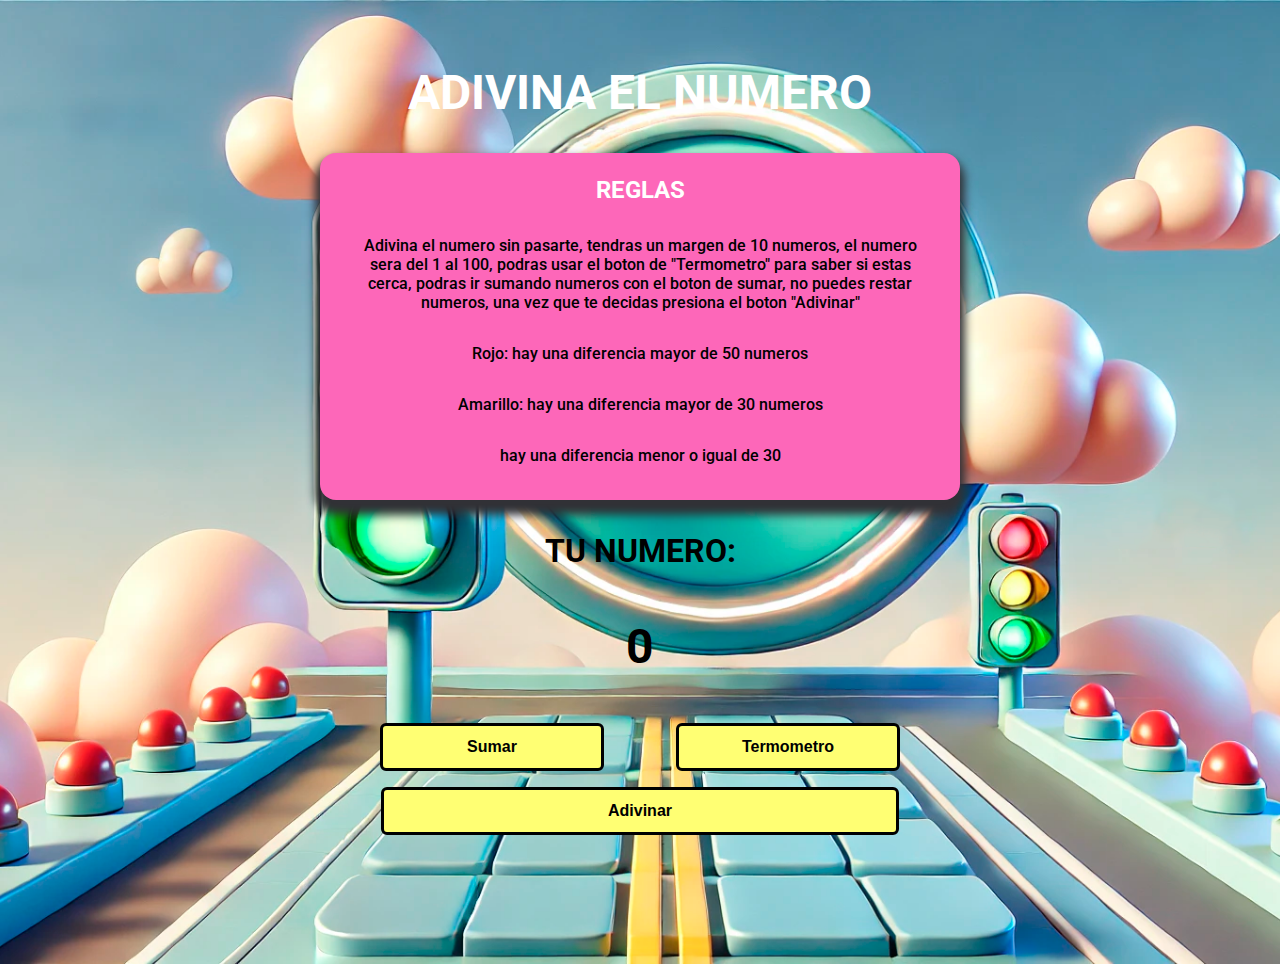
==== Ejercicio2/index.html @ 6da3d54b "game1" ====
<!DOCTYPE html>
<html lang="en">
<head>
    <meta charset="UTF-8">
    <meta name="viewport" content="width=device-width, initial-scale=1.0">
    <title>Juego del Termometro</title>
    <link rel="preconnect" href="https://fonts.googleapis.com">
    <link rel="preconnect" href="https://fonts.gstatic.com" crossorigin>
    <link href="https://fonts.googleapis.com/css2?family=Roboto:ital,wght@0,100..900;1,100..900&display=swap" rel="stylesheet">
    <link rel="stylesheet" href="style.css">
</head>
<body>
    <h1>Adivina el numero</h1>
    <section class="rules">
        <h2>Reglas</h2>
        <p>Adivina el numero sin pasarte, tendras un margen de 10 numeros, el numero sera del 1 al 100, podras usar el boton de "Termometro" para saber si estas cerca, podras ir sumando numeros con el boton de sumar, no puedes restar numeros, una vez que te decidas presiona el boton "Adivinar"</p>
        <p>Rojo: hay una diferencia mayor de 50 numeros</p>
        <p>Amarillo: hay una diferencia mayor de 30 numeros</p>
        <p>hay una diferencia menor o igual de 30</p>
      
    </section>
    <main>
        <h2>Tu numero:</h2>
        <h3 id="number">0</h3>
        <div class="button-area">
            <button id="adition-button" class="adition-button">Sumar </button>
            <button id="termometro-button" class="termometro-button">Termometro</button>
            <button id="guess-button" class="guess-button">Adivinar</button>
        </div>
    </main>
   <script src="app.js"></script>
</body>
</html>
---- Ejercicio2/style.css ----
body{
    
    background-image: url(imgs/Semaforos.png);
    background-repeat: no-repeat;
    background-size: cover;
    background-position: center;
    min-height: 100vh;
    font-family:   "Roboto", serif;;
    margin: 0;
    padding: 0;
}
h1{
    margin-top: 4rem;
    text-align: center;
    text-transform: uppercase;
    color: white;
    font-size: 3rem;

}
.rules{
    background-color: #fd67b9;
    box-shadow: 0px 10px 10px 5px rgb(49, 49, 54);

    
    width: 40rem;
    margin:  2rem auto;
    padding: 3px 0;
    border-radius: 1rem;
    border:1rem ;
    h2{
        
        text-transform: uppercase;
        text-align: center;
        color: white;
        font-size: 1.5rem;
    }
    p{
        margin:  2rem;
        font-weight: 500;
        text-align: center;
        

    }
}

main{
    width: 40rem;

    margin:  2rem auto;

    h2{
        font-size: 2rem;
        text-align: center;
        text-transform: uppercase;
    }
    h3{
        font-size: 3rem;
        text-align: center;
    }
    .button-area{
        display: grid;
        grid-template-columns: repeat(2, 1fr);
        margin: 0 2rem;
        gap: 1rem 1rem;
        justify-content: center;
        
        button{
            height: 3rem;
            background-color: rgb(255, 255, 115);
            border-radius: 6px;
            font-size: 1rem;
            font-weight: 600;
            border: 3px solid black;
            width: 80%;
            margin: 0 auto;
        }
        .guess-button{
            display: block;
            grid-column: span 2;
            width: 90%;

          
        }
    
    }
}
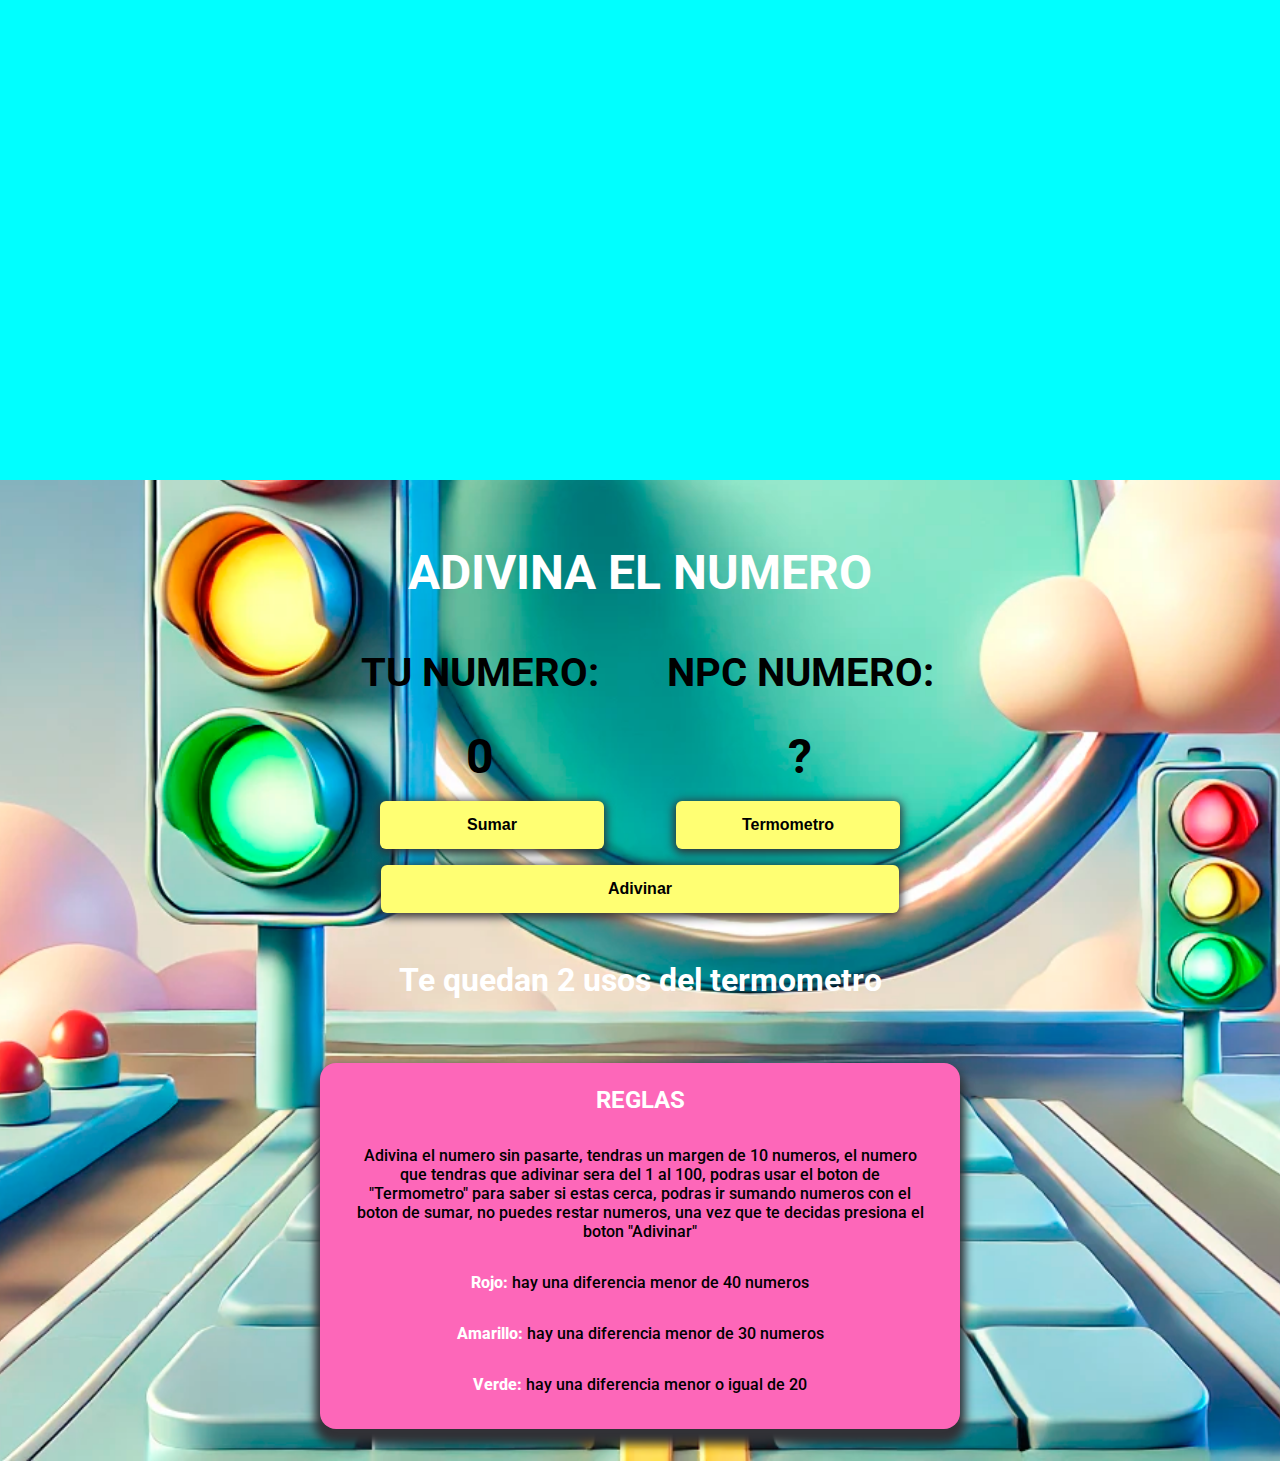
==== commit c2fc3c22: "Advance" ====
--- a/Ejercicio2/index.html
+++ b/Ejercicio2/index.html
@@ -10,24 +10,34 @@
     <link rel="stylesheet" href="style.css">
 </head>
 <body>
+    <div class="background"></div>
     <h1>Adivina el numero</h1>
-    <section class="rules">
-        <h2>Reglas</h2>
-        <p>Adivina el numero sin pasarte, tendras un margen de 10 numeros, el numero sera del 1 al 100, podras usar el boton de "Termometro" para saber si estas cerca, podras ir sumando numeros con el boton de sumar, no puedes restar numeros, una vez que te decidas presiona el boton "Adivinar"</p>
-        <p>Rojo: hay una diferencia mayor de 50 numeros</p>
-        <p>Amarillo: hay una diferencia mayor de 30 numeros</p>
-        <p>hay una diferencia menor o igual de 30</p>
-      
-    </section>
+  
     <main>
-        <h2>Tu numero:</h2>
-        <h3 id="number">0</h3>
+        <div class="number-players">
+            <h2>Tu numero:</h2>
+            <h2>Npc numero:</h2>
+            <h3 id="number">0</h3>
+            
+            <h3 id="npc-number">?</h3>
+        </div>
+        
         <div class="button-area">
             <button id="adition-button" class="adition-button">Sumar </button>
             <button id="termometro-button" class="termometro-button">Termometro</button>
             <button id="guess-button" class="guess-button">Adivinar</button>
+            <p id="attempts-text">Te quedan 2 usos del termometro</p>
         </div>
     </main>
+    <section class="rules">
+        <h2>Reglas</h2>
+        <p>Adivina el numero sin pasarte, tendras un margen de 10 numeros, el numero que tendras que adivinar sera del 1 al 100, podras usar el boton de "Termometro" para saber si estas cerca, podras ir sumando numeros con el boton de sumar, no puedes restar numeros, una vez que te decidas presiona el boton "Adivinar"</p>
+        <p><span>Rojo:</span> hay una diferencia menor de 40 numeros</p>
+        <p><span>Amarillo:</span> hay una diferencia menor de 30 numeros</p>
+        <p><span>Verde:</span> hay una diferencia menor o igual de 20</p>
+      
+    </section>
+    
    <script src="app.js"></script>
 </body>
 </html>--- a/Ejercicio2/style.css
+++ b/Ejercicio2/style.css
@@ -11,6 +11,14 @@
     margin: 0;
     padding: 0;
 }
+
+.background{
+    position:relative; 
+    
+    background-color: aqua;
+    height: 30rem;
+}
+
 h1{
     margin-top: 4rem;
     text-align: center;
@@ -19,6 +27,65 @@
     font-size: 3rem;
 
 }
+
+
+
+main{
+    width: 40rem;
+    margin:  2rem auto;
+
+   
+
+    h2{
+        font-size: 2.5rem;
+        text-align: center;
+        text-transform: uppercase;
+        margin: 1rem 0;
+    }
+    h3{
+        margin: 1rem 0;
+        font-size: 3rem;
+        text-align: center;
+    }
+    .button-area{
+        display: grid;
+        grid-template-columns: repeat(2, 1fr);
+        margin: 0 2rem;
+        gap: 1rem 1rem;
+        justify-content: center;
+        
+        button{
+            height: 3rem;
+            background-color: rgb(255, 255, 115);
+            border-radius: 6px;
+            font-size: 1rem;
+            font-weight: 600;
+            border: 0px solid black;
+            width: 80%;
+            margin: 0 auto;
+            box-shadow: 0px 2px 10px 2px rgb(49, 49, 54);
+        }
+        .guess-button{
+            display: block;
+            grid-column: span 2;
+            width: 90%;
+        }
+        p{
+            color: white;
+            font-size: 2rem;
+            text-align: center;
+            grid-column: span 2;
+            font-weight: 700;
+        }
+    }
+    .number-players{
+        display: grid;
+        grid-template-columns: repeat(2, 1fr);
+    }
+    
+   
+}
+
 .rules{
     background-color: #fd67b9;
     box-shadow: 0px 10px 10px 5px rgb(49, 49, 54);
@@ -40,49 +107,9 @@
         margin:  2rem;
         font-weight: 500;
         text-align: center;
-        
-
     }
-}
-
-main{
-    width: 40rem;
-
-    margin:  2rem auto;
-
-    h2{
-        font-size: 2rem;
-        text-align: center;
-        text-transform: uppercase;
-    }
-    h3{
-        font-size: 3rem;
-        text-align: center;
-    }
-    .button-area{
-        display: grid;
-        grid-template-columns: repeat(2, 1fr);
-        margin: 0 2rem;
-        gap: 1rem 1rem;
-        justify-content: center;
-        
-        button{
-            height: 3rem;
-            background-color: rgb(255, 255, 115);
-            border-radius: 6px;
-            font-size: 1rem;
-            font-weight: 600;
-            border: 3px solid black;
-            width: 80%;
-            margin: 0 auto;
-        }
-        .guess-button{
-            display: block;
-            grid-column: span 2;
-            width: 90%;
-
-          
-        }
-    
+    span{
+        font-weight: 800;
+        color: white;
     }
 }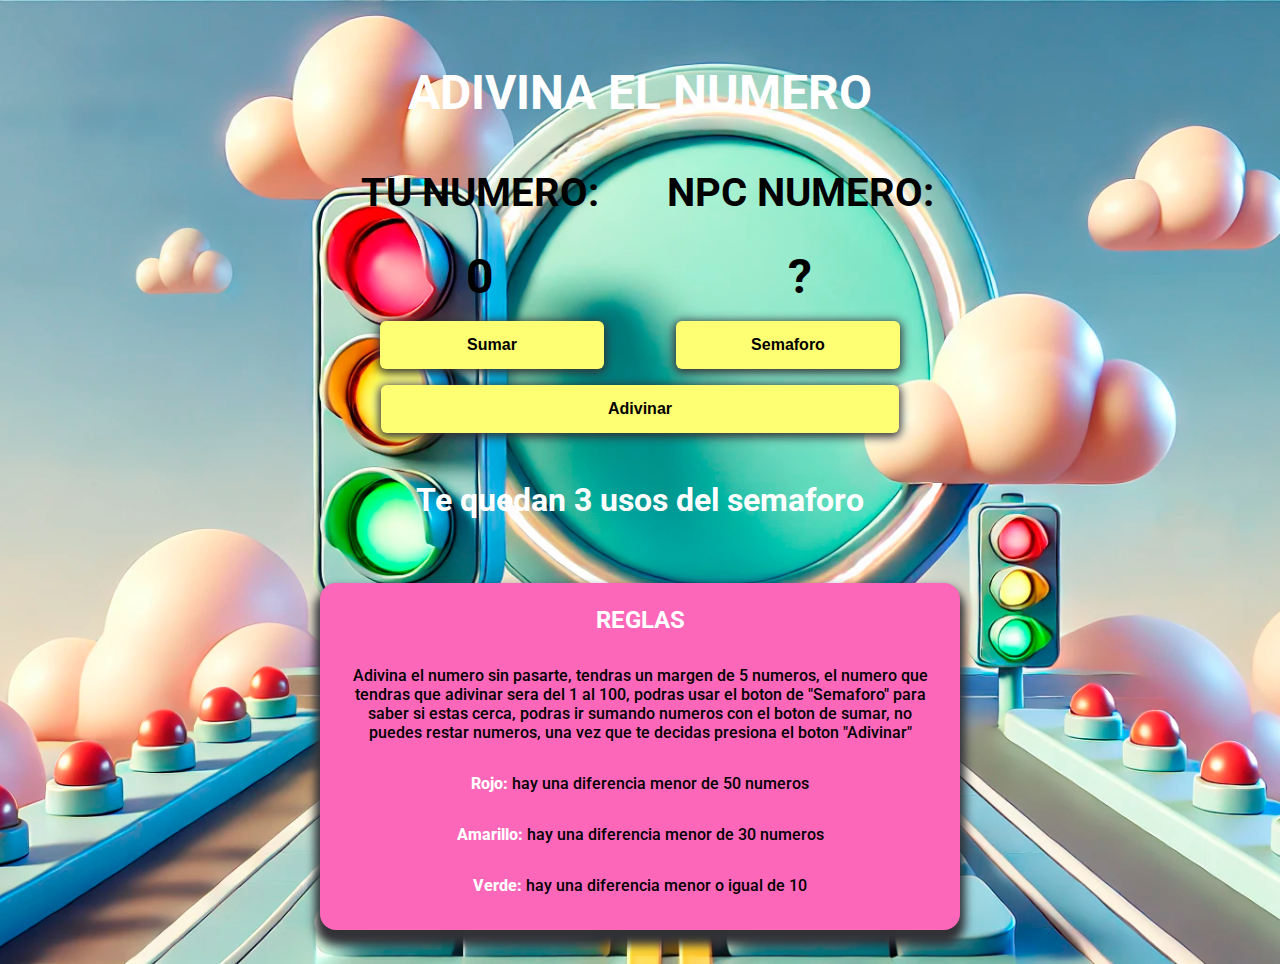
==== commit 03b54ff1: "fixing values" ====
--- a/Ejercicio2/index.html
+++ b/Ejercicio2/index.html
@@ -3,7 +3,7 @@
 <head>
     <meta charset="UTF-8">
     <meta name="viewport" content="width=device-width, initial-scale=1.0">
-    <title>Juego del Termometro</title>
+    <title>Juego del Semaforo</title>
     <link rel="preconnect" href="https://fonts.googleapis.com">
     <link rel="preconnect" href="https://fonts.gstatic.com" crossorigin>
     <link href="https://fonts.googleapis.com/css2?family=Roboto:ital,wght@0,100..900;1,100..900&display=swap" rel="stylesheet">
@@ -24,17 +24,17 @@
         
         <div class="button-area">
             <button id="adition-button" class="adition-button">Sumar </button>
-            <button id="termometro-button" class="termometro-button">Termometro</button>
+            <button id="termometro-button" class="termometro-button">Semaforo</button>
             <button id="guess-button" class="guess-button">Adivinar</button>
-            <p id="attempts-text">Te quedan 2 usos del termometro</p>
+            <p id="attempts-text">Te quedan 3 usos del semaforo</p>
         </div>
     </main>
     <section class="rules">
         <h2>Reglas</h2>
-        <p>Adivina el numero sin pasarte, tendras un margen de 10 numeros, el numero que tendras que adivinar sera del 1 al 100, podras usar el boton de "Termometro" para saber si estas cerca, podras ir sumando numeros con el boton de sumar, no puedes restar numeros, una vez que te decidas presiona el boton "Adivinar"</p>
-        <p><span>Rojo:</span> hay una diferencia menor de 40 numeros</p>
+        <p>Adivina el numero sin pasarte, tendras un margen de 5 numeros, el numero que tendras que adivinar sera del 1 al 100, podras usar el boton de "Semaforo" para saber si estas cerca, podras ir sumando numeros con el boton de sumar, no puedes restar numeros, una vez que te decidas presiona el boton "Adivinar"</p>
+        <p><span>Rojo:</span> hay una diferencia menor de 50 numeros</p>
         <p><span>Amarillo:</span> hay una diferencia menor de 30 numeros</p>
-        <p><span>Verde:</span> hay una diferencia menor o igual de 20</p>
+        <p><span>Verde:</span> hay una diferencia menor o igual de 10</p>
       
     </section>
     
--- a/Ejercicio2/style.css
+++ b/Ejercicio2/style.css
@@ -13,10 +13,10 @@
 }
 
 .background{
-    position:relative; 
+    position:absolute; 
     
     background-color: aqua;
-    height: 30rem;
+    height: 100%;
 }
 
 h1{
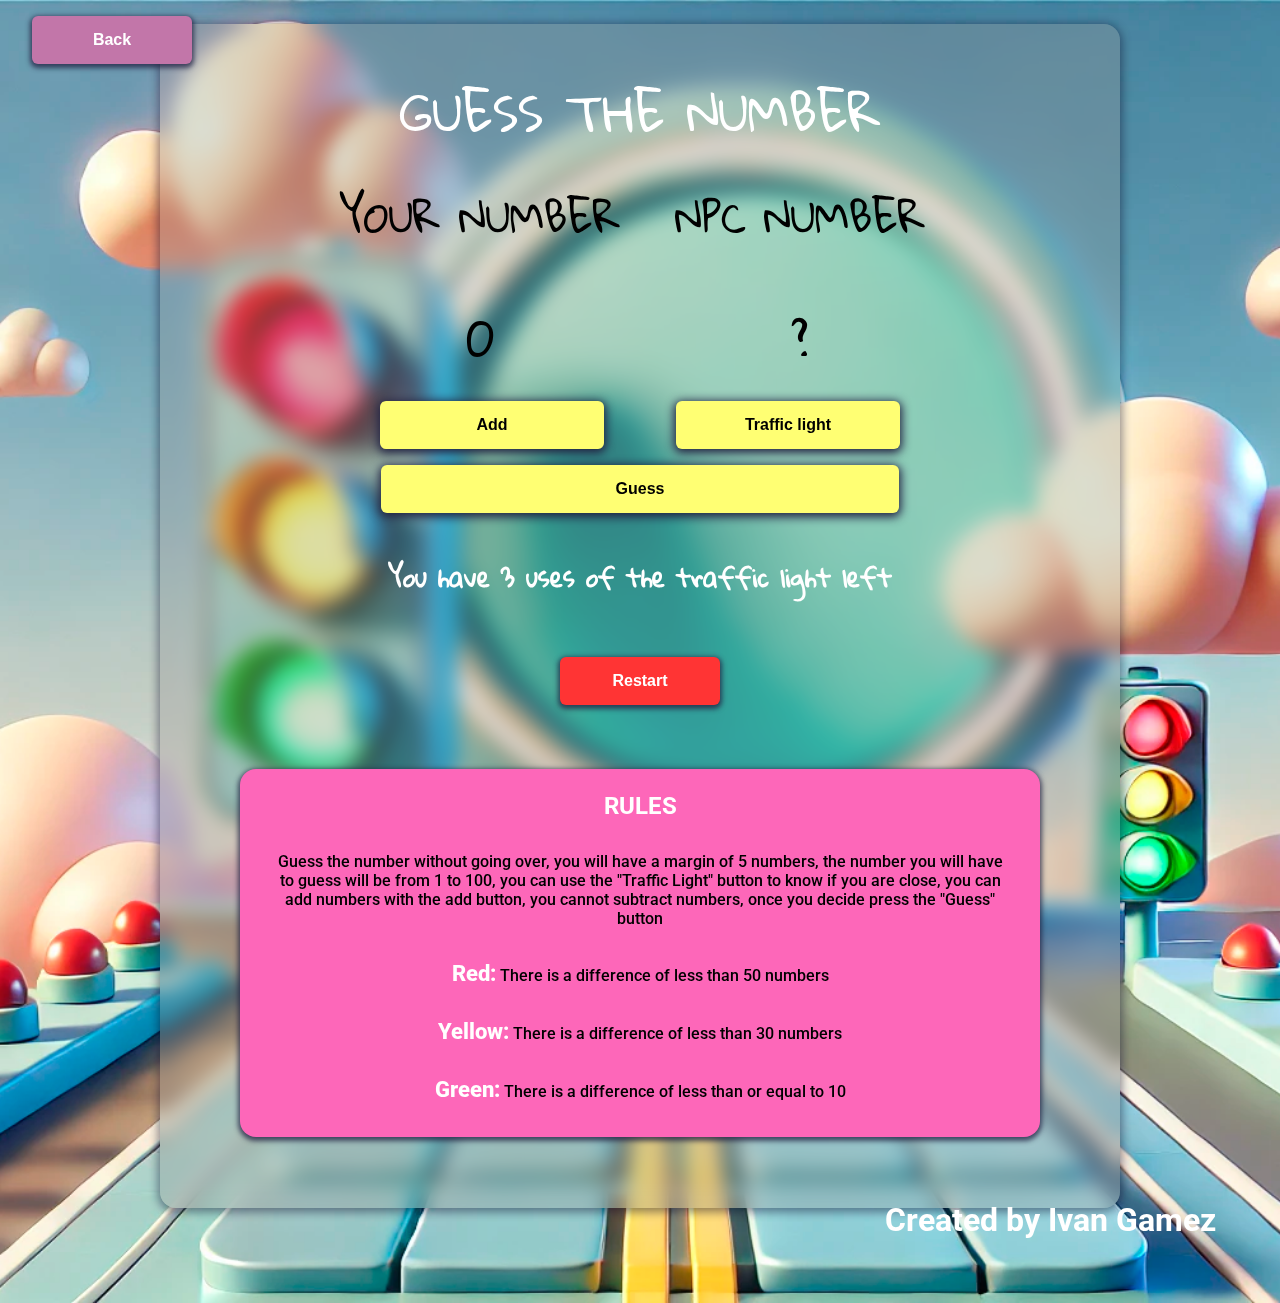
==== commit 8e9f9bba: "1rst finished" ====
--- a/Ejercicio2/index.html
+++ b/Ejercicio2/index.html
@@ -1,43 +1,54 @@
 <!DOCTYPE html>
 <html lang="en">
+
 <head>
     <meta charset="UTF-8">
     <meta name="viewport" content="width=device-width, initial-scale=1.0">
     <title>Juego del Semaforo</title>
     <link rel="preconnect" href="https://fonts.googleapis.com">
     <link rel="preconnect" href="https://fonts.gstatic.com" crossorigin>
-    <link href="https://fonts.googleapis.com/css2?family=Roboto:ital,wght@0,100..900;1,100..900&display=swap" rel="stylesheet">
+    <link href="https://fonts.googleapis.com/css2?family=Gloria+Hallelujah&family=Roboto:ital,wght@0,100..900;1,100..900&display=swap" rel="stylesheet">
     <link rel="stylesheet" href="style.css">
 </head>
+
 <body>
     <div class="background"></div>
-    <h1>Adivina el numero</h1>
-  
+    <button id="back-button" class="back-button">Back</button>
+
+    <h1>Guess the number</h1>
+
     <main>
         <div class="number-players">
-            <h2>Tu numero:</h2>
-            <h2>Npc numero:</h2>
+            <h2>Your number</h2>
+            <h2>Npc number</h2>
             <h3 id="number">0</h3>
-            
+
             <h3 id="npc-number">?</h3>
         </div>
-        
+
         <div class="button-area">
-            <button id="adition-button" class="adition-button">Sumar </button>
-            <button id="termometro-button" class="termometro-button">Semaforo</button>
-            <button id="guess-button" class="guess-button">Adivinar</button>
-            <p id="attempts-text">Te quedan 3 usos del semaforo</p>
+            <button id="addition-button" class="addition-button">Add </button>
+            <button id="thermometer-button" class="thermometer-button">Traffic light</button>
+            <button id="guess-button" class="guess-button">Guess</button>
+            <p id="attempts-text">You have 3 uses of the traffic light left</p>
         </div>
     </main>
+    <div class="close-area">
+        <button id="retry-button" class="retry-button">Restart</button>
+    </div>
     <section class="rules">
-        <h2>Reglas</h2>
-        <p>Adivina el numero sin pasarte, tendras un margen de 5 numeros, el numero que tendras que adivinar sera del 1 al 100, podras usar el boton de "Semaforo" para saber si estas cerca, podras ir sumando numeros con el boton de sumar, no puedes restar numeros, una vez que te decidas presiona el boton "Adivinar"</p>
-        <p><span>Rojo:</span> hay una diferencia menor de 50 numeros</p>
-        <p><span>Amarillo:</span> hay una diferencia menor de 30 numeros</p>
-        <p><span>Verde:</span> hay una diferencia menor o igual de 10</p>
-      
+        <h2>Rules</h2>
+        <p>Guess the number without going over, you will have a margin of 5 numbers, the number you will have to guess
+            will be from 1 to 100, you can use the "Traffic Light" button to know if you are close, you can add numbers
+            with the add button, you cannot subtract numbers, once you decide press the "Guess" button</p>
+        <p><span>Red:</span> There is a difference of less than 50 numbers</p>
+        <p><span>Yellow:</span> There is a difference of less than 30 numbers</p>
+        <p><span>Green:</span> There is a difference of less than or equal to 10</p>
+        
     </section>
-    
-   <script src="app.js"></script>
+
+    <p class="credits">Created by Ivan Gamez</p>
+    <script src="app.js"></script>
 </body>
+
 </html>--- a/Ejercicio2/style.css
+++ b/Ejercicio2/style.css
@@ -7,24 +7,37 @@
     background-size: cover;
     background-position: center;
     min-height: 100vh;
-    font-family:   "Roboto", serif;;
+    font-family: "Roboto", serif;;
     margin: 0;
     padding: 0;
 }
 
 .background{
-    position:absolute; 
     
-    background-color: aqua;
-    height: 100%;
+    position: absolute;
+    inset: 0;
+    margin: 1.5rem auto;
+    background-color: rgba(153, 153, 153, 0.329);
+    backdrop-filter: blur(10px);
+    height: 74rem;
+    width: 60rem;
+    z-index: -1;
+    border-radius: 1rem;
+    box-shadow: 0px 2px 10px 2px rgba(8, 8, 43, 0.459);
+
 }
 
 h1{
+    font-family: "Gloria Hallelujah", serif;
+    font-weight: 400;
+    
     margin-top: 4rem;
+    margin-bottom: 0rem;
     text-align: center;
     text-transform: uppercase;
     color: white;
     font-size: 3rem;
+    
 
 }
 
@@ -32,20 +45,23 @@
 
 main{
     width: 40rem;
-    margin:  2rem auto;
-
-   
-
+    margin:  0rem auto;
     h2{
+        font-family: "Gloria Hallelujah", serif;
+        font-weight: 400;
         font-size: 2.5rem;
         text-align: center;
         text-transform: uppercase;
         margin: 1rem 0;
+        color: black;
     }
     h3{
+        font-family: "Gloria Hallelujah", serif;
+        font-weight: 400;
         margin: 1rem 0;
         font-size: 3rem;
         text-align: center;
+        color: blcak;
     }
     .button-area{
         display: grid;
@@ -63,7 +79,13 @@
             border: 0px solid black;
             width: 80%;
             margin: 0 auto;
-            box-shadow: 0px 2px 10px 2px rgb(49, 49, 54);
+            box-shadow: 0px 2px 10px 2px rgb(34, 34, 66);
+            transition: .5s;
+            &:hover{
+               
+                
+                background-color: rgb(206, 178, 22);
+            }
         }
         .guess-button{
             display: block;
@@ -71,11 +93,14 @@
             width: 90%;
         }
         p{
+            font-family: "Gloria Hallelujah", serif;
+            font-weight: 400;
             color: white;
-            font-size: 2rem;
+            font-size: 1.5rem;
             text-align: center;
             grid-column: span 2;
             font-weight: 700;
+            
         }
     }
     .number-players{
@@ -86,12 +111,32 @@
    
 }
 
+
+.close-area{
+    display: flex;
+    justify-content: center;
+    .retry-button{
+        height: 3rem;
+        background-color: rgb(255, 52, 52);
+        color: white;
+        border-radius: 6px;
+        font-size: 1rem;
+        font-weight: 600;
+        border: 0px solid black;
+        width: 10rem;
+        margin: 2rem auto;
+        box-shadow: 0px 2px 5px 2px rgba(34, 34, 66, 0.767);        transition: .5s;
+            &:hover{
+              
+                background-color: rgb(199, 43, 43);
+                
+            }
+    }
+}
 .rules{
     background-color: #fd67b9;
-    box-shadow: 0px 10px 10px 5px rgb(49, 49, 54);
-
-    
-    width: 40rem;
+    box-shadow: 0px 2px 5px 2px rgba(34, 34, 66, 0.767);    
+    width: 50rem;
     margin:  2rem auto;
     padding: 3px 0;
     border-radius: 1rem;
@@ -109,7 +154,39 @@
         text-align: center;
     }
     span{
+        font-size: 1.4rem;
         font-weight: 800;
         color: white;
     }
-}+}
+
+.credits{
+    color: white;
+    font-weight: 700;
+    font-size: 2rem;
+    text-align: right;
+    margin: 4rem 4rem;
+}
+
+.back-button{
+    position: fixed;
+    left: 2rem;
+    top: 1rem;
+    height: 3rem;
+    width: 10rem;
+    background-color: rgb(194, 118, 169);
+    color: white;
+    border-radius: 6px;
+    font-size: 1rem;
+    font-weight: 600;
+    border: 0px solid black;
+    height: 3rem;
+    box-shadow: 0px 2px 5px 2px rgba(34, 34, 66, 0.767);
+    transition: .5s;
+        &:hover{
+          
+            background-color: rgb(255, 255, 255);
+            color: gray;
+
+        }
+}
